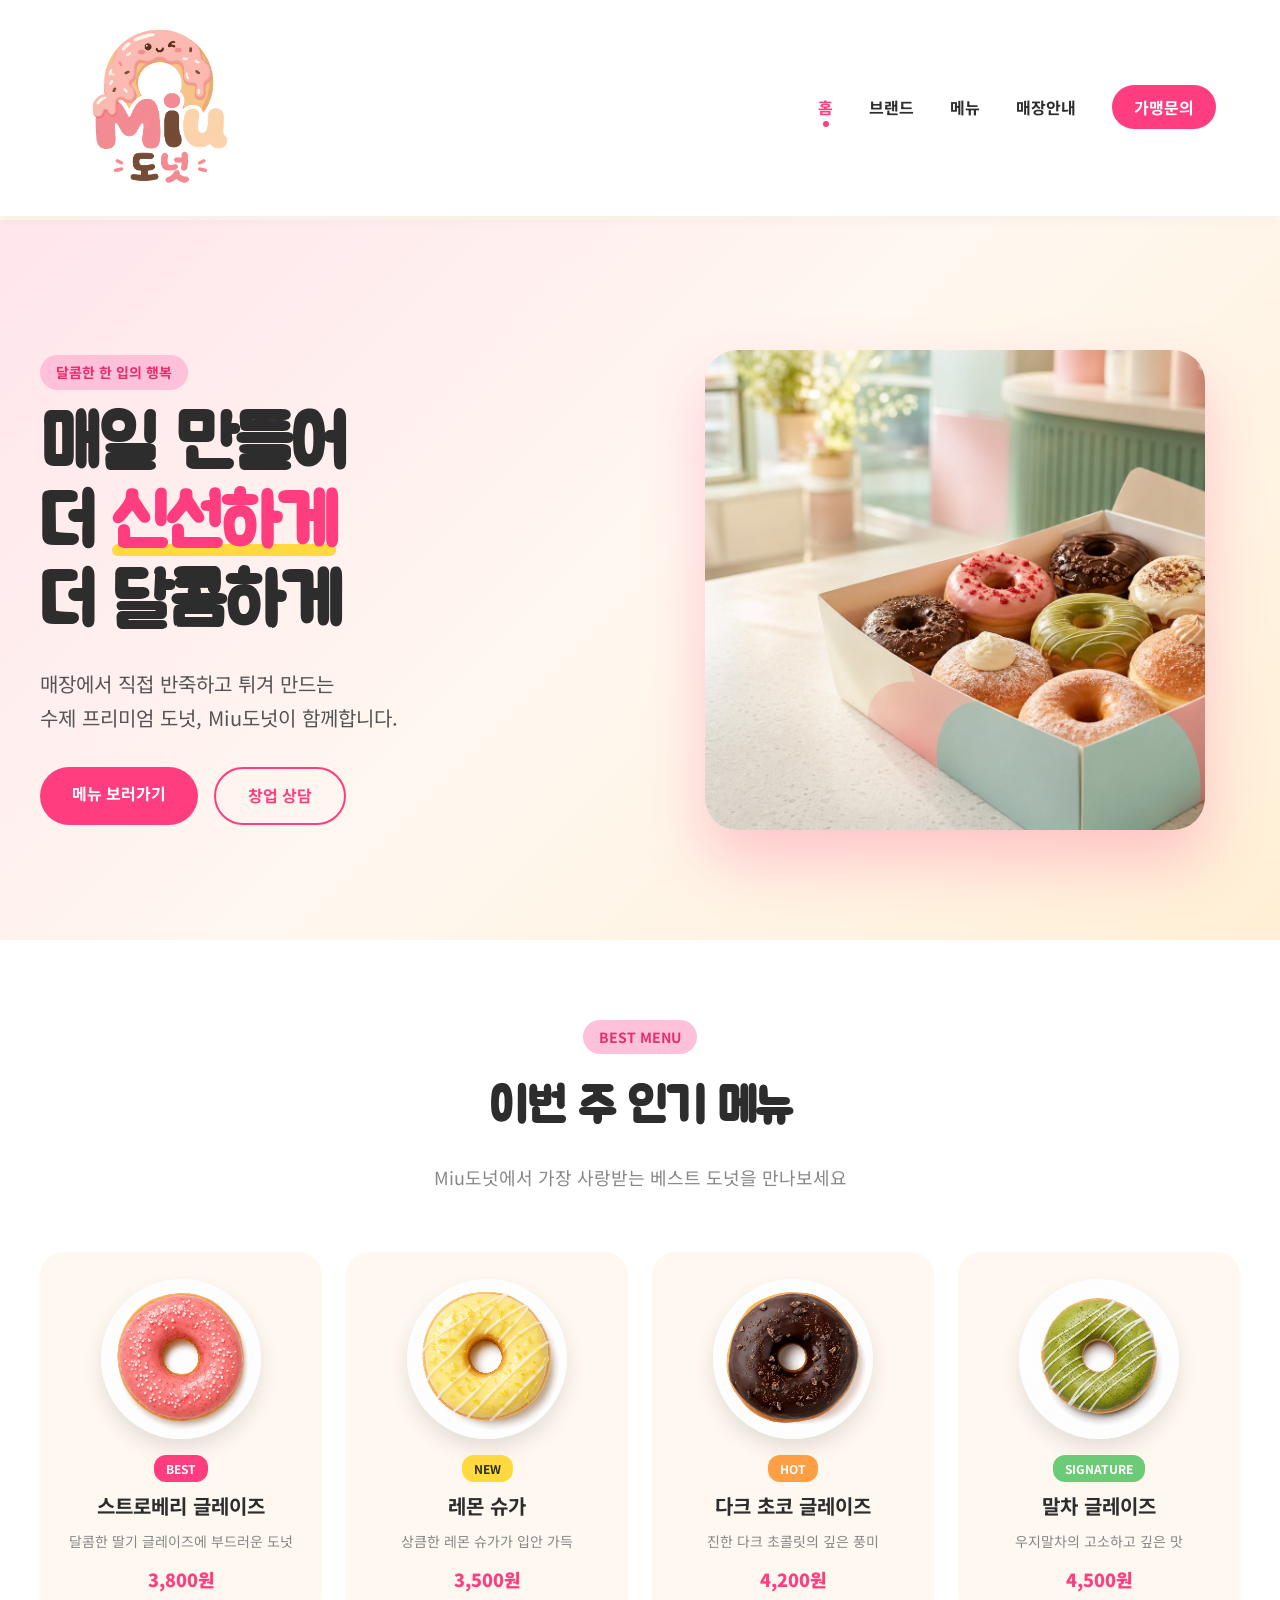
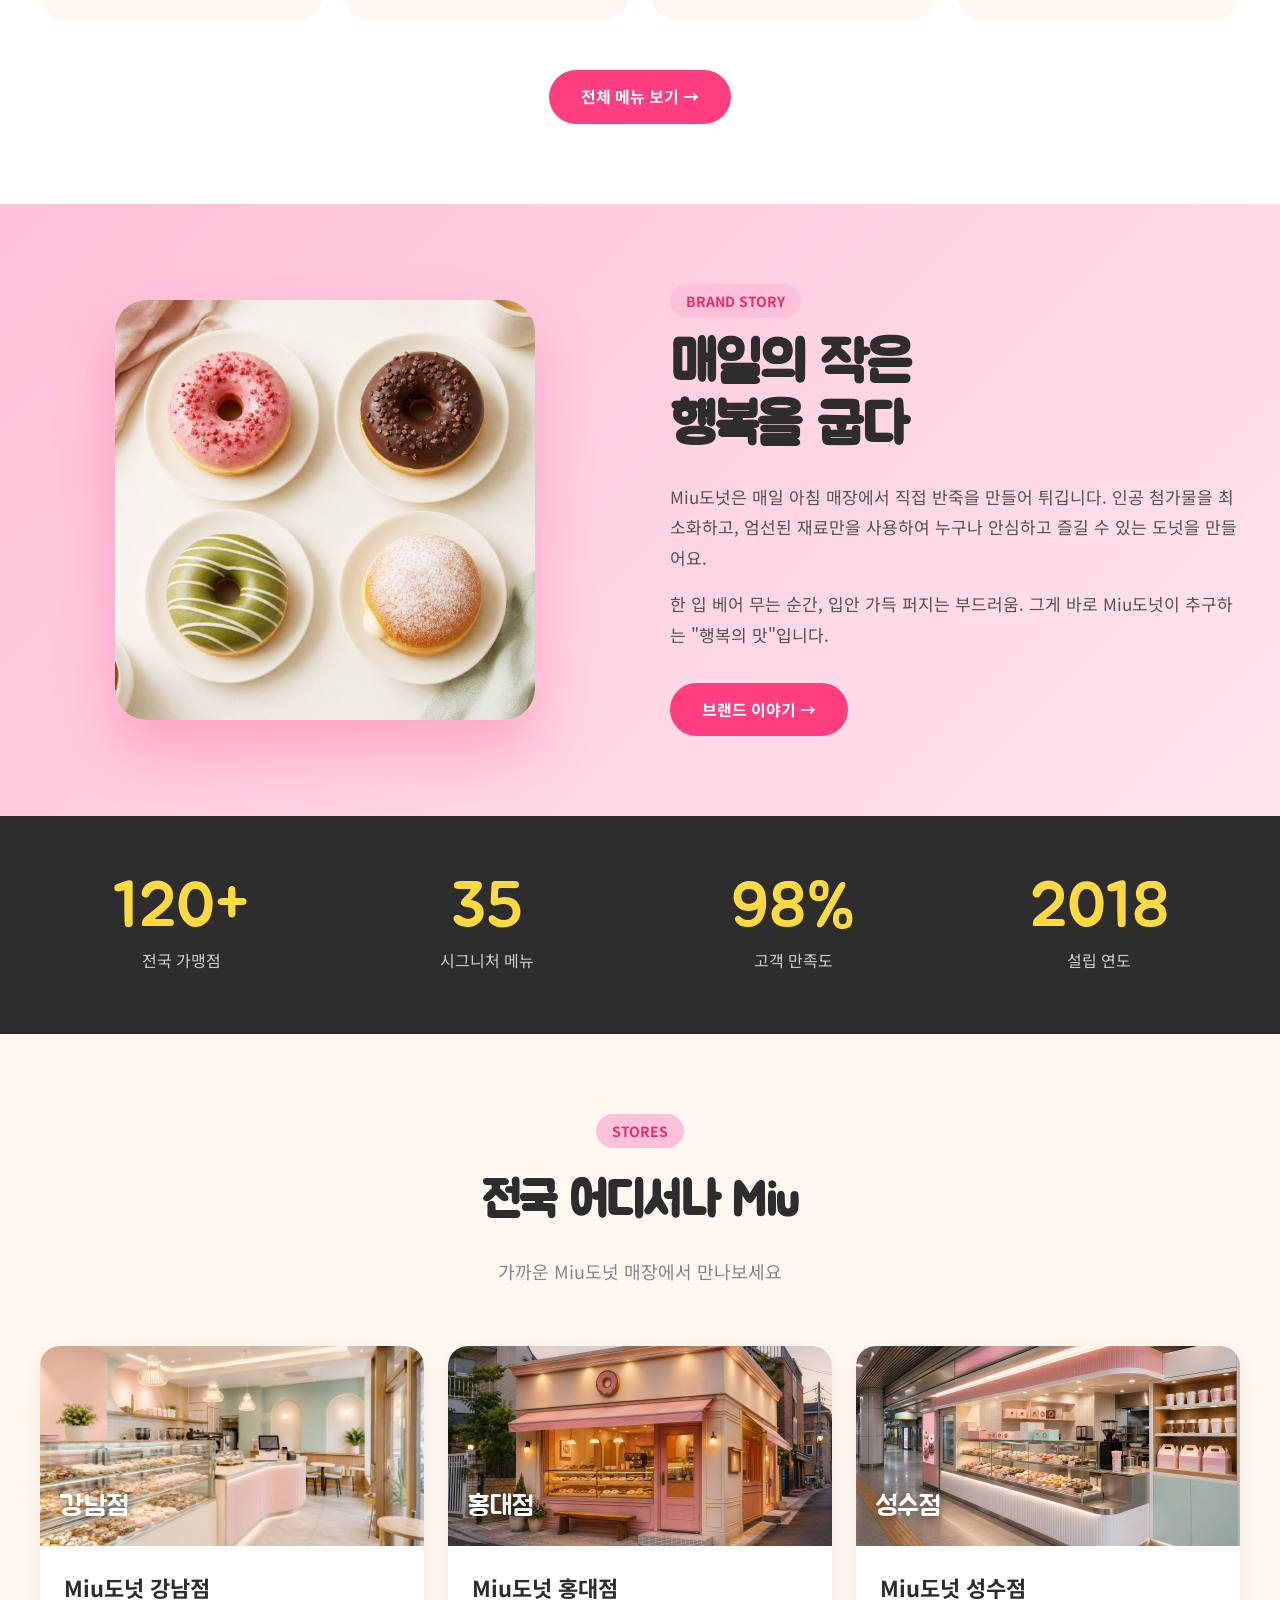
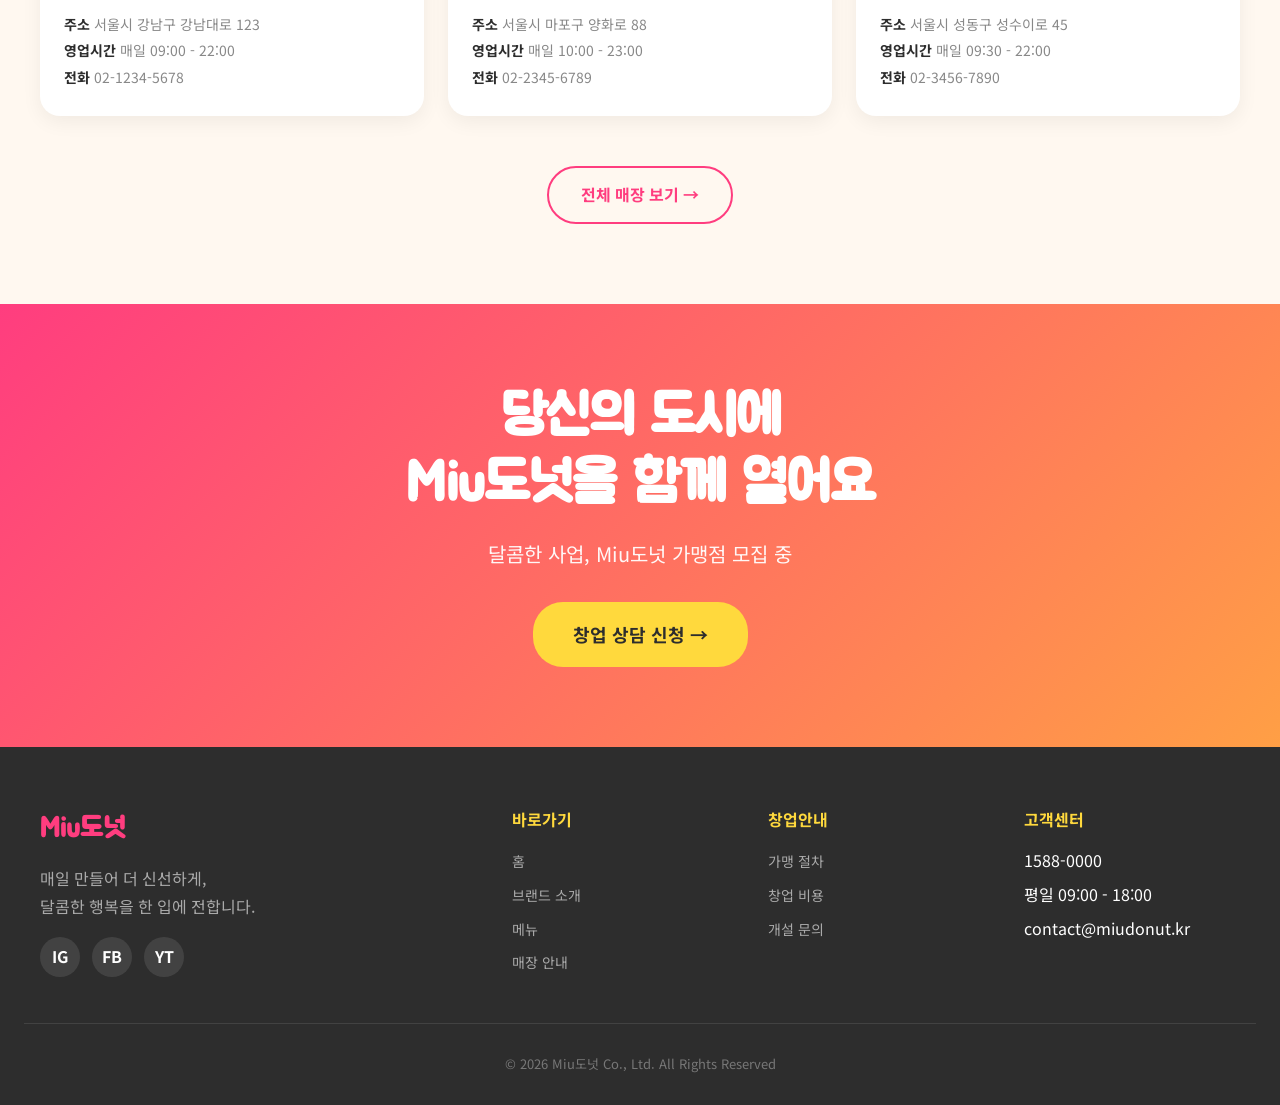
==== index.html @ 0f5023cf "Add files via upload" ====
<!DOCTYPE html>
<html lang="ko">
<head>
<meta charset="UTF-8">
<meta name="viewport" content="width=device-width, initial-scale=1.0">
<title>Miu도넛 - 달콤한 행복을 한 입에</title>
<link rel="stylesheet" href="styles.css">
<style>
  /* ===== HERO ===== */
  .hero {
    background: linear-gradient(135deg, #FFE5EC 0%, #FFF8F0 50%, #FFEFD5 100%);
    padding: 120px 24px 100px;
    position: relative;
    overflow: hidden;
  }
  .hero-container {
    max-width: 1200px;
    margin: 0 auto;
    display: grid;
    grid-template-columns: 1fr 1fr;
    align-items: center;
    gap: 60px;
    position: relative;
    z-index: 2;
  }
  .hero-text h1 {
    font-family: 'Jua', sans-serif;
    font-size: 72px;
    line-height: 1.1;
    letter-spacing: -2px;
    margin-bottom: 24px;
  }
  .hero-text h1 .highlight {
    color: var(--pink);
    position: relative;
    display: inline-block;
  }
  .hero-text h1 .highlight::after {
    content: '';
    position: absolute;
    bottom: 8px;
    left: 0;
    right: 0;
    height: 12px;
    background: var(--yellow);
    z-index: -1;
    border-radius: 6px;
  }
  .hero-text p {
    font-size: 20px;
    color: #555;
    margin-bottom: 32px;
    line-height: 1.7;
  }
  .hero-buttons {
    display: flex;
    gap: 16px;
    flex-wrap: wrap;
  }
  .hero-visual {
    position: relative;
    height: 500px;
    display: flex;
    align-items: center;
    justify-content: center;
  }
  .hero-img {
    width: 100%;
    max-width: 500px;
    height: 480px;
    border-radius: 32px;
    background-image: url('images/hero-box.jpg'), linear-gradient(135deg, #FFC0D9, var(--pink));
    background-size: cover;
    background-position: center;
    box-shadow: 0 30px 60px rgba(255, 61, 127, 0.25);
    animation: float 6s ease-in-out infinite;
  }

  /* ===== BEST MENU ===== */
  .best-menu {
    background: white;
  }
  .menu-grid {
    display: grid;
    grid-template-columns: repeat(4, 1fr);
    gap: 24px;
  }
  .menu-card {
    background: var(--cream);
    border-radius: 24px;
    padding: 24px;
    text-align: center;
    transition: all 0.3s;
    cursor: pointer;
    border: 3px solid transparent;
  }
  .menu-card:hover {
    transform: translateY(-8px);
    border-color: var(--pink);
    box-shadow: var(--shadow);
  }
  .menu-card-img {
    width: 160px;
    height: 160px;
    margin: 0 auto 16px;
    border-radius: 50%;
    background-size: cover;
    background-position: center;
    box-shadow: 0 10px 20px rgba(0,0,0,0.1);
  }
  .menu-1 { background-image: url('images/donut-strawberry.jpg'), radial-gradient(circle at 30% 30%, #FFC0D9, var(--pink)); }
  .menu-2 { background-image: url('images/donut-lemon.jpg'), radial-gradient(circle at 30% 30%, #FFEC8B, var(--yellow)); }
  .menu-3 { background-image: url('images/donut-choco.jpg'), radial-gradient(circle at 30% 30%, #C2B280, #8B4513); }
  .menu-4 { background-image: url('images/donut-matcha.jpg'), radial-gradient(circle at 30% 30%, #B5EAD7, var(--mint)); }
  .menu-card h3 {
    font-size: 20px;
    margin-bottom: 8px;
    color: var(--dark);
  }
  .menu-card p {
    color: var(--gray);
    font-size: 14px;
    margin-bottom: 12px;
  }
  .menu-price {
    font-weight: 900;
    color: var(--pink);
    font-size: 18px;
  }
  .menu-badge {
    display: inline-block;
    background: var(--pink);
    color: white;
    padding: 4px 12px;
    border-radius: 12px;
    font-size: 12px;
    font-weight: 700;
    margin-bottom: 8px;
  }

  /* ===== STORY ===== */
  .story {
    background: linear-gradient(135deg, var(--pink-light) 0%, #FFE5EC 100%);
  }
  .story-grid {
    display: grid;
    grid-template-columns: 1fr 1fr;
    gap: 60px;
    align-items: center;
  }
  .story-visual {
    position: relative;
    height: 400px;
    display: flex;
    align-items: center;
    justify-content: center;
  }
  .story-img {
    width: 100%;
    max-width: 420px;
    height: 420px;
    background-image: url('images/hero-plate.jpg'), radial-gradient(circle at 30% 30%, #FFC0D9, var(--pink-dark));
    background-size: cover;
    background-position: center;
    border-radius: 32px;
    box-shadow: 0 30px 60px rgba(255, 61, 127, 0.3);
  }
  .story-text h2 {
    font-family: 'Jua', sans-serif;
    font-size: 56px;
    line-height: 1.1;
    margin-bottom: 24px;
    letter-spacing: -1px;
  }
  .story-text p {
    font-size: 17px;
    color: #555;
    line-height: 1.8;
    margin-bottom: 16px;
  }

  /* ===== STATS ===== */
  .stats {
    background: var(--dark);
    color: white;
    padding: 60px 24px;
  }
  .stats-grid {
    max-width: 1200px;
    margin: 0 auto;
    display: grid;
    grid-template-columns: repeat(4, 1fr);
    gap: 24px;
  }
  .stat-item {
    text-align: center;
  }
  .stat-num {
    font-family: 'Jua', sans-serif;
    font-size: 64px;
    color: var(--yellow);
    line-height: 1;
    margin-bottom: 8px;
  }
  .stat-label {
    font-size: 16px;
    color: #ccc;
  }

  /* ===== STORE ===== */
  .stores-preview {
    background: var(--cream);
  }
  .stores-grid {
    display: grid;
    grid-template-columns: repeat(3, 1fr);
    gap: 24px;
  }
  .store-card {
    background: white;
    border-radius: 20px;
    overflow: hidden;
    box-shadow: 0 6px 20px rgba(0,0,0,0.06);
    transition: all 0.3s;
  }
  .store-card:hover {
    transform: translateY(-6px);
    box-shadow: var(--shadow);
  }
  .store-img {
    height: 200px;
    background: linear-gradient(135deg, var(--pink) 0%, var(--orange) 100%);
    background-size: cover;
    background-position: center;
    display: flex;
    align-items: flex-end;
    padding: 16px 20px;
    color: white;
    font-family: 'Jua', sans-serif;
    font-size: 28px;
    text-shadow: 0 2px 8px rgba(0,0,0,0.4);
  }
  .store-info {
    padding: 24px;
  }
  .store-info h3 {
    font-size: 22px;
    margin-bottom: 8px;
  }
  .store-info p {
    color: var(--gray);
    font-size: 14px;
    margin-bottom: 4px;
  }
  .store-info p strong {
    color: var(--dark);
  }

  /* ===== CTA ===== */
  .cta-section {
    background: linear-gradient(135deg, var(--pink) 0%, var(--orange) 100%);
    color: white;
    text-align: center;
  }
  .cta-section h2 {
    font-family: 'Jua', sans-serif;
    font-size: 56px;
    line-height: 1.2;
    margin-bottom: 20px;
    letter-spacing: -1px;
  }
  .cta-section p {
    font-size: 20px;
    margin-bottom: 32px;
    opacity: 0.95;
  }
  .cta-section .btn-secondary {
    font-size: 18px;
    padding: 18px 40px;
  }

  @media (max-width: 768px) {
    .hero-container { grid-template-columns: 1fr; }
    .hero-text h1 { font-size: 48px; }
    .hero-visual { height: 300px; }
    .menu-grid { grid-template-columns: repeat(2, 1fr); }
    .story-grid { grid-template-columns: 1fr; }
    .story-text h2 { font-size: 40px; }
    .stats-grid { grid-template-columns: repeat(2, 1fr); }
    .stat-num { font-size: 48px; }
    .stores-grid { grid-template-columns: 1fr; }
    .cta-section h2 { font-size: 36px; }
  }
</style>
</head>
<body>

<header>
  <div class="nav-container">
    <a href="index.html" class="logo">
      <span class="logo-icon"></span>
      Miu도넛
    </a>
    <button class="menu-toggle" onclick="document.querySelector('nav ul').classList.toggle('open')">☰</button>
    <nav>
      <ul>
        <li><a href="index.html" class="active">홈</a></li>
        <li><a href="brand.html">브랜드</a></li>
        <li><a href="menu.html">메뉴</a></li>
        <li><a href="stores.html">매장안내</a></li>
        <li><a href="franchise.html" class="cta-btn">가맹문의</a></li>
      </ul>
    </nav>
  </div>
</header>

<main>

<!-- HERO -->
<section class="hero">
  <div class="hero-container">
    <div class="hero-text">
      <span class="section-tag">달콤한 한 입의 행복</span>
      <h1>매일 만들어<br>더 <span class="highlight">신선하게</span><br>더 달콤하게</h1>
      <p>매장에서 직접 반죽하고 튀겨 만드는<br>수제 프리미엄 도넛, Miu도넛이 함께합니다.</p>
      <div class="hero-buttons">
        <a href="menu.html" class="btn btn-primary">메뉴 보러가기</a>
        <a href="https://open.kakao.com/o/s1cBHAsi" class="btn btn-outline">창업 상담</a>
      </div>
    </div>
    <div class="hero-visual">
      <div class="hero-img"></div>
    </div>
  </div>
</section>

<!-- BEST MENU -->
<section class="best-menu">
  <div class="container">
    <span class="section-tag" style="display: block; text-align: center; margin: 0 auto 16px; width: fit-content;">BEST MENU</span>
    <h2 class="section-title">이번 주 인기 메뉴</h2>
    <p class="section-subtitle">Miu도넛에서 가장 사랑받는 베스트 도넛을 만나보세요</p>
    <div class="menu-grid">
      <div class="menu-card">
        <div class="menu-card-img menu-1"></div>
        <span class="menu-badge">BEST</span>
        <h3>스트로베리 글레이즈</h3>
        <p>달콤한 딸기 글레이즈에 부드러운 도넛</p>
        <div class="menu-price">3,800원</div>
      </div>
      <div class="menu-card">
        <div class="menu-card-img menu-2"></div>
        <span class="menu-badge" style="background: var(--yellow); color: var(--dark);">NEW</span>
        <h3>레몬 슈가</h3>
        <p>상큼한 레몬 슈가가 입안 가득</p>
        <div class="menu-price">3,500원</div>
      </div>
      <div class="menu-card">
        <div class="menu-card-img menu-3"></div>
        <span class="menu-badge" style="background: var(--orange);">HOT</span>
        <h3>다크 초코 글레이즈</h3>
        <p>진한 다크 초콜릿의 깊은 풍미</p>
        <div class="menu-price">4,200원</div>
      </div>
      <div class="menu-card">
        <div class="menu-card-img menu-4"></div>
        <span class="menu-badge" style="background: var(--mint);">SIGNATURE</span>
        <h3>말차 글레이즈</h3>
        <p>우지말차의 고소하고 깊은 맛</p>
        <div class="menu-price">4,500원</div>
      </div>
    </div>
    <div style="text-align: center; margin-top: 50px;">
      <a href="menu.html" class="btn btn-primary">전체 메뉴 보기 →</a>
    </div>
  </div>
</section>

<!-- STORY -->
<section class="story">
  <div class="container">
    <div class="story-grid">
      <div class="story-visual">
        <div class="story-img"></div>
      </div>
      <div class="story-text">
        <span class="section-tag">BRAND STORY</span>
        <h2>매일의 작은<br>행복을 굽다</h2>
        <p>Miu도넛은 매일 아침 매장에서 직접 반죽을 만들어 튀깁니다. 인공 첨가물을 최소화하고, 엄선된 재료만을 사용하여 누구나 안심하고 즐길 수 있는 도넛을 만들어요.</p>
        <p>한 입 베어 무는 순간, 입안 가득 퍼지는 부드러움. 그게 바로 Miu도넛이 추구하는 "행복의 맛"입니다.</p>
        <a href="brand.html" class="btn btn-primary" style="margin-top: 16px;">브랜드 이야기 →</a>
      </div>
    </div>
  </div>
</section>

<!-- STATS -->
<section class="stats">
  <div class="stats-grid">
    <div class="stat-item">
      <div class="stat-num">120+</div>
      <div class="stat-label">전국 가맹점</div>
    </div>
    <div class="stat-item">
      <div class="stat-num">35</div>
      <div class="stat-label">시그니처 메뉴</div>
    </div>
    <div class="stat-item">
      <div class="stat-num">98%</div>
      <div class="stat-label">고객 만족도</div>
    </div>
    <div class="stat-item">
      <div class="stat-num">2018</div>
      <div class="stat-label">설립 연도</div>
    </div>
  </div>
</section>

<!-- STORES -->
<section class="stores-preview">
  <div class="container">
    <span class="section-tag" style="display: block; text-align: center; margin: 0 auto 16px; width: fit-content;">STORES</span>
    <h2 class="section-title">전국 어디서나 Miu</h2>
    <p class="section-subtitle">가까운 Miu도넛 매장에서 만나보세요</p>
    <div class="stores-grid">
      <div class="store-card">
        <div class="store-img" style="background-image: url('images/store-gangnam.jpg'), linear-gradient(135deg, var(--pink), var(--orange));">강남점</div>
        <div class="store-info">
          <h3>Miu도넛 강남점</h3>
          <p><strong>주소</strong> 서울시 강남구 강남대로 123</p>
          <p><strong>영업시간</strong> 매일 09:00 - 22:00</p>
          <p><strong>전화</strong> 02-1234-5678</p>
        </div>
      </div>
      <div class="store-card">
        <div class="store-img" style="background-image: url('images/store-hongdae.jpg'), linear-gradient(135deg, var(--mint), var(--sky));">홍대점</div>
        <div class="store-info">
          <h3>Miu도넛 홍대점</h3>
          <p><strong>주소</strong> 서울시 마포구 양화로 88</p>
          <p><strong>영업시간</strong> 매일 10:00 - 23:00</p>
          <p><strong>전화</strong> 02-2345-6789</p>
        </div>
      </div>
      <div class="store-card">
        <div class="store-img" style="background-image: url('images/store-pangyo.jpg'), linear-gradient(135deg, var(--yellow), var(--orange));">성수점</div>
        <div class="store-info">
          <h3>Miu도넛 성수점</h3>
          <p><strong>주소</strong> 서울시 성동구 성수이로 45</p>
          <p><strong>영업시간</strong> 매일 09:30 - 22:00</p>
          <p><strong>전화</strong> 02-3456-7890</p>
        </div>
      </div>
    </div>
    <div style="text-align: center; margin-top: 50px;">
      <a href="stores.html" class="btn btn-outline">전체 매장 보기 →</a>
    </div>
  </div>
</section>

<!-- CTA -->
<section class="cta-section">
  <div class="container">
    <h2>당신의 도시에<br>Miu도넛을 함께 열어요</h2>
    <p>달콤한 사업, Miu도넛 가맹점 모집 중</p>
    <a href="https://open.kakao.com/o/s1cBHAsi" class="btn btn-secondary">창업 상담 신청 →</a>
  </div>
</section>

</main>

<footer>
  <div class="footer-container">
    <div class="footer-brand">
      <h3>Miu도넛</h3>
      <p>매일 만들어 더 신선하게,<br>달콤한 행복을 한 입에 전합니다.</p>
      <div class="social-icons">
        <a href="#" aria-label="Instagram">IG</a>
        <a href="#" aria-label="Facebook">FB</a>
        <a href="#" aria-label="YouTube">YT</a>
      </div>
    </div>
    <div class="footer-col">
      <h4>바로가기</h4>
      <ul>
        <li><a href="index.html">홈</a></li>
        <li><a href="brand.html">브랜드 소개</a></li>
        <li><a href="menu.html">메뉴</a></li>
        <li><a href="stores.html">매장 안내</a></li>
      </ul>
    </div>
    <div class="footer-col">
      <h4>창업안내</h4>
      <ul>
        <li><a href="franchise.html">가맹 절차</a></li>
        <li><a href="franchise.html">창업 비용</a></li>
        <li><a href="franchise.html">개설 문의</a></li>
      </ul>
    </div>
    <div class="footer-col">
      <h4>고객센터</h4>
      <ul>
        <li>1588-0000</li>
        <li>평일 09:00 - 18:00</li>
        <li>contact@miudonut.kr</li>
      </ul>
    </div>
  </div>
  <div class="footer-bottom">
    © 2026 Miu도넛 Co., Ltd. All Rights Reserved
---- styles.css ----
/* ========================================
   Miu도넛 - 공통 스타일시트
   비비드/팝 디자인 컨셉
   ======================================== */

@import url('https://fonts.googleapis.com/css2?family=Jua&family=Black+Han+Sans&family=Noto+Sans+KR:wght@400;500;700;900&family=Fredoka:wght@400;600;700&display=swap');

:root {
  --pink: #FF3D7F;
  --pink-dark: #E62E6B;
  --pink-light: #FFC0D9;
  --yellow: #FFD93D;
  --mint: #6BCB77;
  --sky: #4D96FF;
  --orange: #FF9F45;
  --cream: #FFF8F0;
  --dark: #2D2D2D;
  --gray: #888;
  --light-gray: #F2F2F2;
  --shadow: 0 8px 24px rgba(255, 61, 127, 0.15);
  --shadow-strong: 0 12px 32px rgba(0, 0, 0, 0.12);
}

* {
  margin: 0;
  padding: 0;
  box-sizing: border-box;
}

html {
  scroll-behavior: smooth;
}

body {
  font-family: 'Noto Sans KR', sans-serif;
  background: var(--cream);
  color: var(--dark);
  line-height: 1.6;
  overflow-x: hidden;
}

/* ============== HEADER ============== */
header {
  position: fixed;
  top: 0;
  left: 0;
  right: 0;
  background: rgba(255, 255, 255, 0.95);
  backdrop-filter: blur(10px);
  z-index: 1000;
  box-shadow: 0 2px 12px rgba(0, 0, 0, 0.05);
}

.nav-container {
  max-width: 1200px;
  margin: 0 auto;
  padding: 12px 24px;
  display: flex;
  justify-content: space-between;
  align-items: center;
}

.logo {
  font-size: 0;          /* "Miu도넛" 텍스트 숨김 (이미 로고 이미지에 포함) */
  color: transparent;
  text-decoration: none;
  display: flex;
  align-items: center;
}

.logo-icon {
  display: inline-block;
  width: 192px;
  height: 192px;
  background-image: url('images/logo.png');
  background-size: contain;
  background-position: center;
  background-repeat: no-repeat;
  background-color: transparent;
  border-radius: 0;
  border: none;
  transition: transform 0.2s;
}

.logo:hover .logo-icon {
  transform: scale(1.05) rotate(-3deg);
}

.logo-icon::before {
  display: none;
}

nav ul {
  display: flex;
  list-style: none;
  gap: 36px;
  align-items: center;
}

nav a {
  text-decoration: none;
  color: var(--dark);
  font-weight: 700;
  font-size: 16px;
  transition: color 0.2s;
  position: relative;
}

nav a:hover {
  color: var(--pink);
}

nav a.active {
  color: var(--pink);
}

nav a.active::after {
  content: '';
  position: absolute;
  bottom: -8px;
  left: 50%;
  transform: translateX(-50%);
  width: 6px;
  height: 6px;
  background: var(--pink);
  border-radius: 50%;
}

.cta-btn {
  background: var(--pink);
  color: white !important;
  padding: 10px 22px;
  border-radius: 30px;
  transition: all 0.2s;
}

.cta-btn:hover {
  background: var(--pink-dark);
  transform: translateY(-2px);
  box-shadow: var(--shadow);
}

.menu-toggle {
  display: none;
  background: none;
  border: none;
  font-size: 28px;
  cursor: pointer;
  color: var(--dark);
}

/* ============== MAIN CONTENT ============== */
main {
  padding-top: 220px;
}

/* ============== SECTIONS ============== */
section {
  padding: 80px 24px;
}

.container {
  max-width: 1200px;
  margin: 0 auto;
}

.section-title {
  font-family: 'Jua', sans-serif;
  font-size: 48px;
  text-align: center;
  margin-bottom: 16px;
  color: var(--dark);
  letter-spacing: -1px;
}

.section-subtitle {
  text-align: center;
  color: var(--gray);
  font-size: 18px;
  margin-bottom: 60px;
}

.section-tag {
  display: inline-block;
  background: var(--pink-light);
  color: var(--pink-dark);
  padding: 6px 16px;
  border-radius: 20px;
  font-weight: 700;
  font-size: 14px;
  margin-bottom: 16px;
}

/* ============== BUTTONS ============== */
.btn {
  display: inline-block;
  padding: 14px 32px;
  border-radius: 30px;
  text-decoration: none;
  font-weight: 700;
  font-size: 16px;
  transition: all 0.2s;
  cursor: pointer;
  border: none;
}

.btn-primary {
  background: var(--pink);
  color: white;
}

.btn-primary:hover {
  background: var(--pink-dark);
  transform: translateY(-2px);
  box-shadow: var(--shadow);
}

.btn-secondary {
  background: var(--yellow);
  color: var(--dark);
}

.btn-secondary:hover {
  background: #FFC700;
  transform: translateY(-2px);
}

.btn-outline {
  background: transparent;
  color: var(--pink);
  border: 2px solid var(--pink);
}

.btn-outline:hover {
  background: var(--pink);
  color: white;
}

/* ============== FOOTER ============== */
footer {
  background: var(--dark);
  color: white;
  padding: 60px 24px 30px;
}

.footer-container {
  max-width: 1200px;
  margin: 0 auto;
  display: grid;
  grid-template-columns: 2fr 1fr 1fr 1fr;
  gap: 40px;
  margin-bottom: 40px;
}

.footer-brand h3 {
  font-family: 'Jua', sans-serif;
  font-size: 28px;
  color: var(--pink);
  margin-bottom: 12px;
}

.footer-brand p {
  color: #aaa;
  line-height: 1.8;
  margin-bottom: 16px;
}

.footer-col h4 {
  font-size: 16px;
  margin-bottom: 16px;
  color: var(--yellow);
}

.footer-col ul {
  list-style: none;
}

.footer-col li {
  margin-bottom: 8px;
}

.footer-col a {
  color: #aaa;
  text-decoration: none;
  font-size: 14px;
  transition: color 0.2s;
}

.footer-col a:hover {
  color: white;
}

.social-icons {
  display: flex;
  gap: 12px;
  margin-top: 16px;
}

.social-icons a {
  width: 40px;
  height: 40px;
  background: rgba(255, 255, 255, 0.1);
  border-radius: 50%;
  display: flex;
  align-items: center;
  justify-content: center;
  color: white;
  text-decoration: none;
  transition: all 0.2s;
  font-size: 16px;
  font-weight: 700;
}

.social-icons a:hover {
  background: var(--pink);
  transform: translateY(-3px);
}

.footer-bottom {
  text-align: center;
  padding-top: 30px;
  border-top: 1px solid rgba(255, 255, 255, 0.1);
  color: #777;
  font-size: 13px;
}

/* ============== ANIMATIONS ============== */
@keyframes float {
  0%, 100% { transform: translateY(0); }
  50% { transform: translateY(-15px); }
}

@keyframes spin {
  from { transform: rotate(0deg); }
  to { transform: rotate(360deg); }
}

@keyframes fadeInUp {
  from {
    opacity: 0;
    transform: translateY(30px);
  }
  to {
    opacity: 1;
    transform: translateY(0);
  }
}

.fade-in {
  animation: fadeInUp 0.8s ease forwards;
}

/* ============== RESPONSIVE ============== */
@media (max-width: 768px) {
  .logo-icon {
    width: 110px;
    height: 110px;
  }

  main {
    padding-top: 140px;
  }

  .menu-toggle {
    display: block;
  }

  nav ul {
    display: none;
    position: absolute;
    top: 100%;
    left: 0;
    right: 0;
    background: white;
    flex-direction: column;
    padding: 20px;
    gap: 16px;
    box-shadow: 0 8px 16px rgba(0, 0, 0, 0.1);
  }

  nav ul.open {
    display: fle
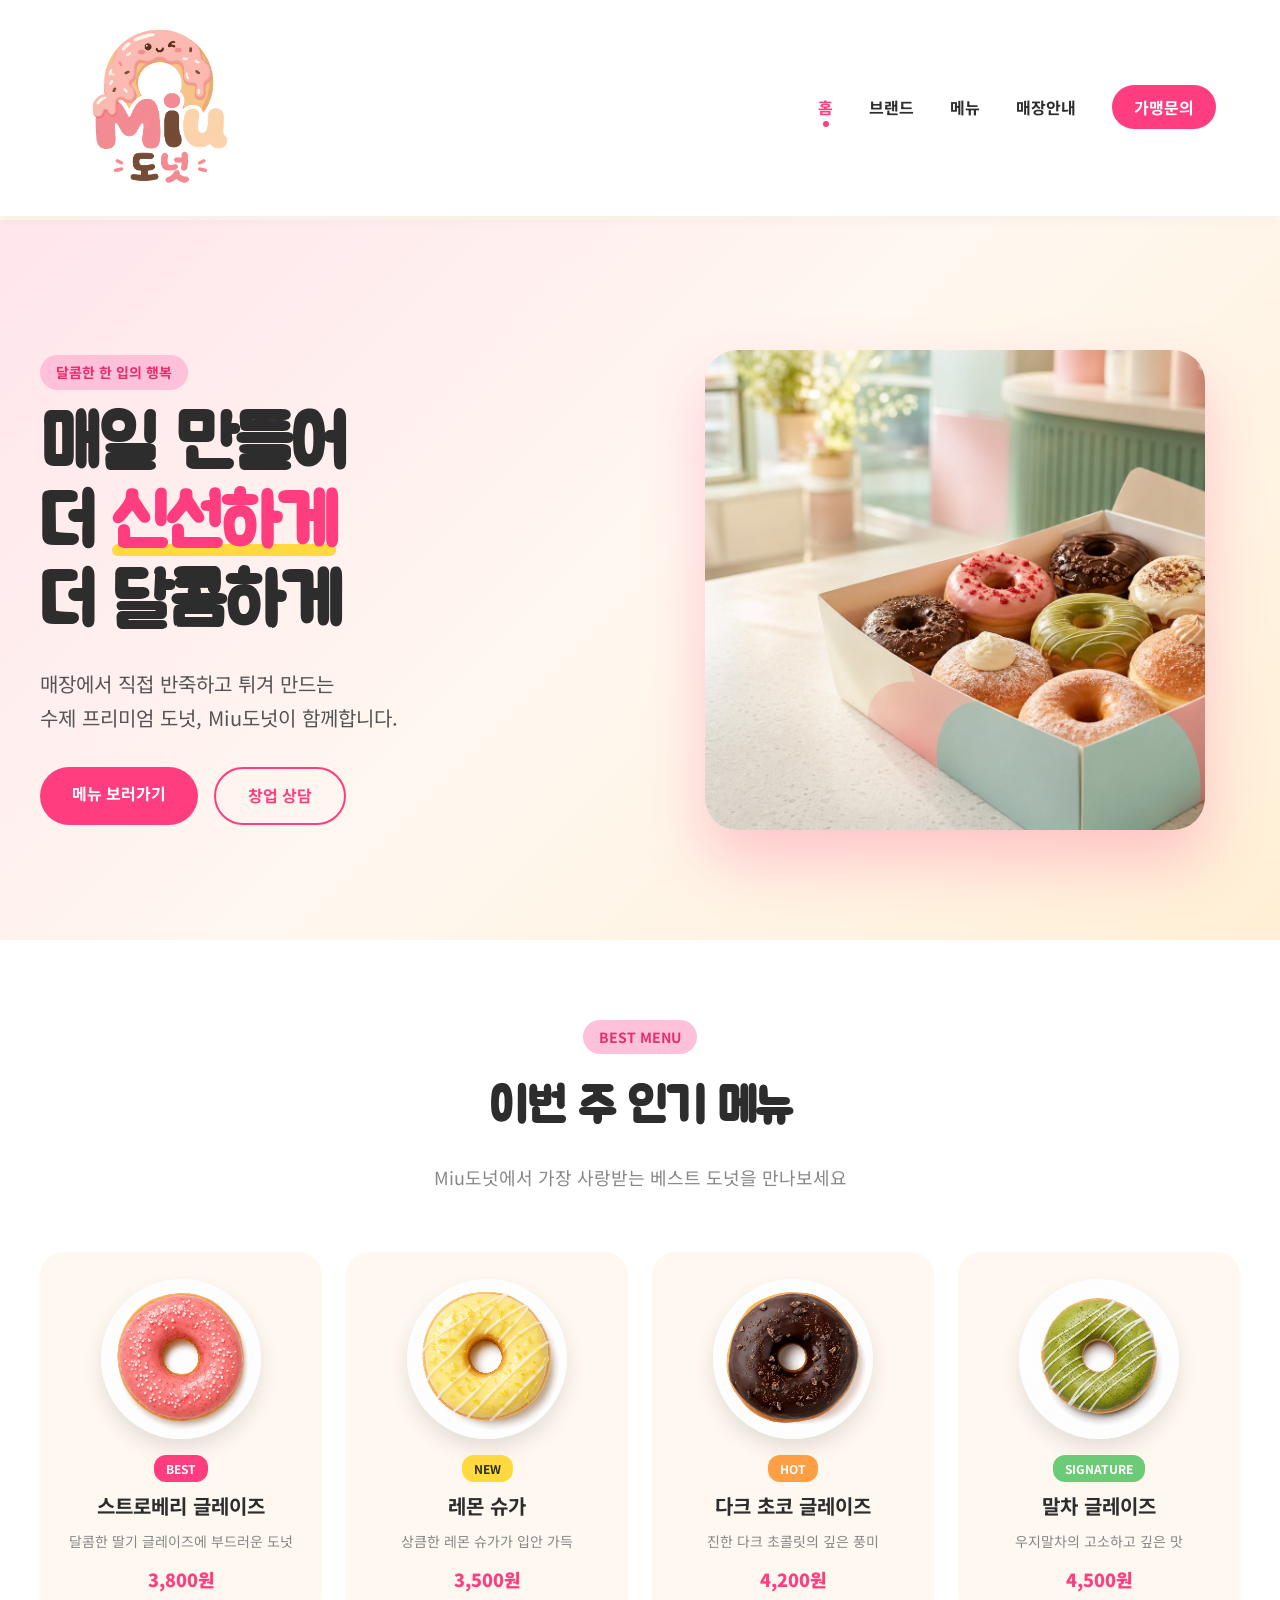
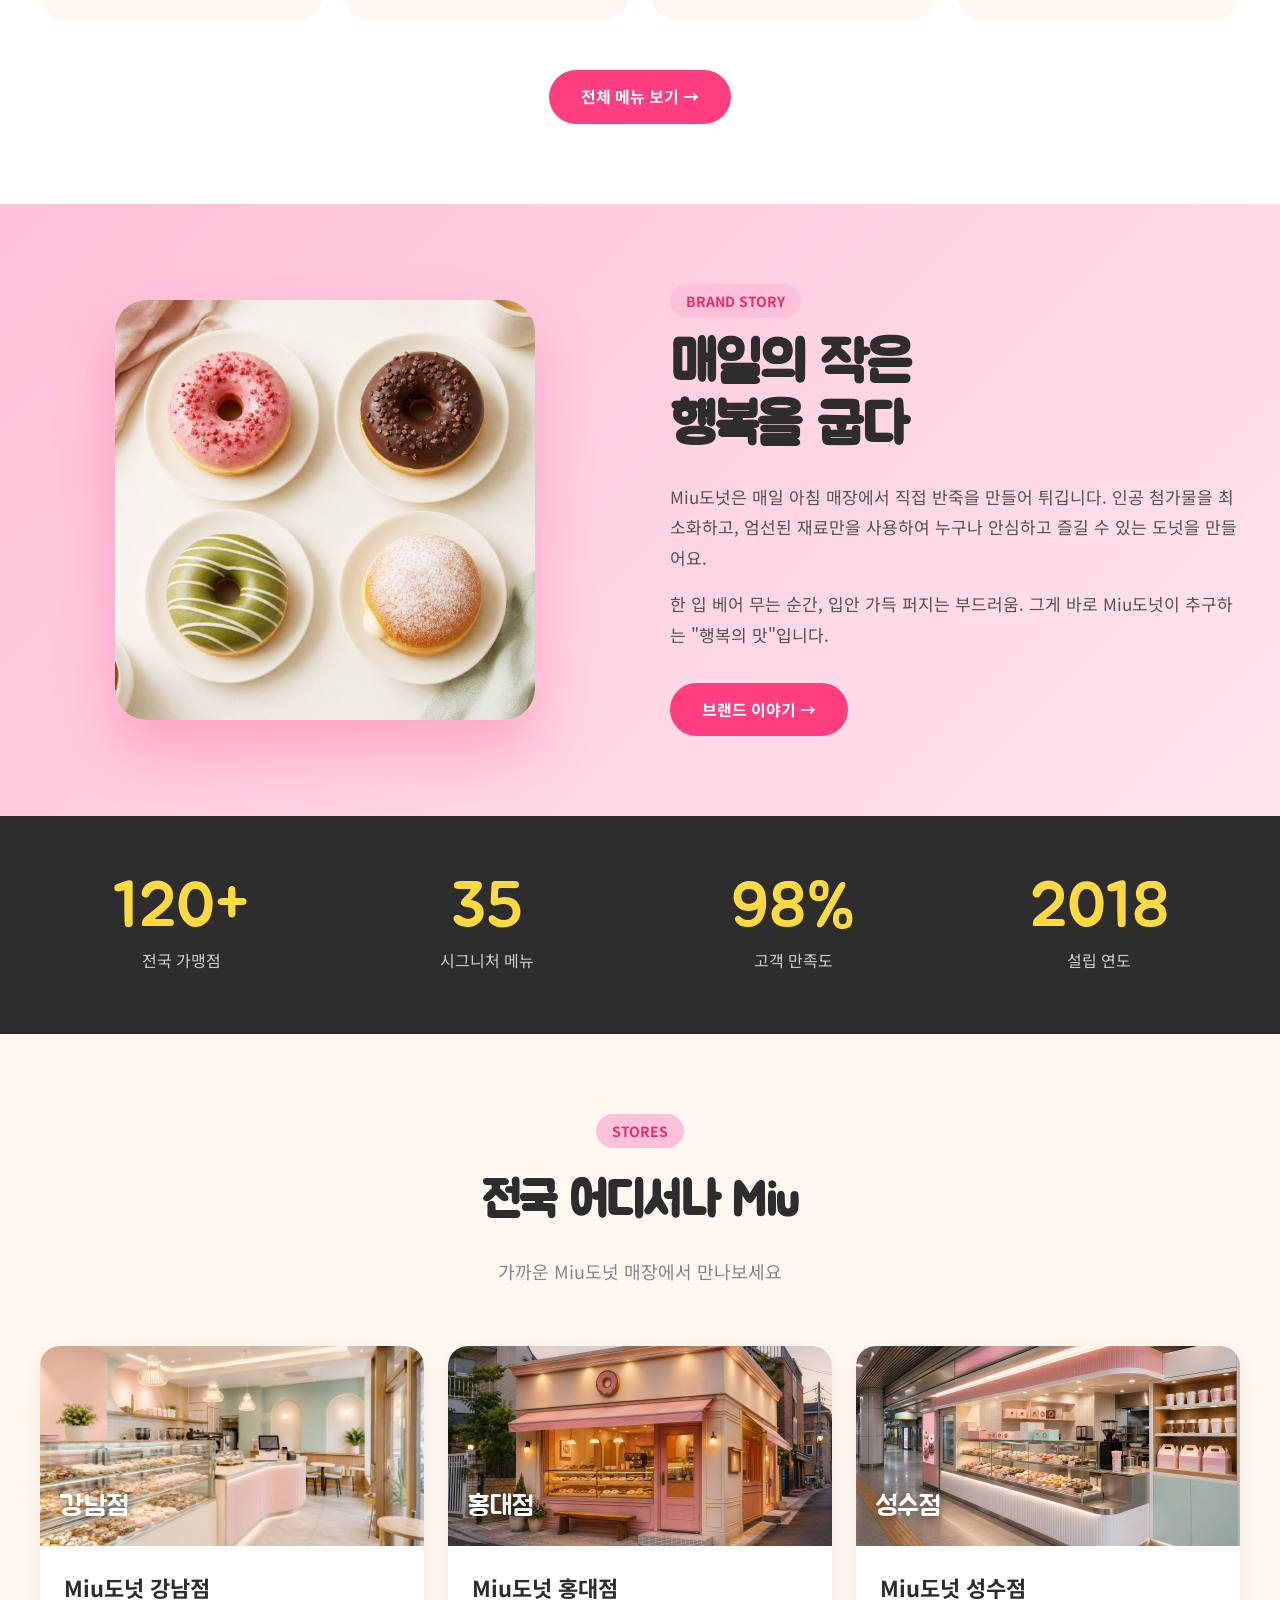
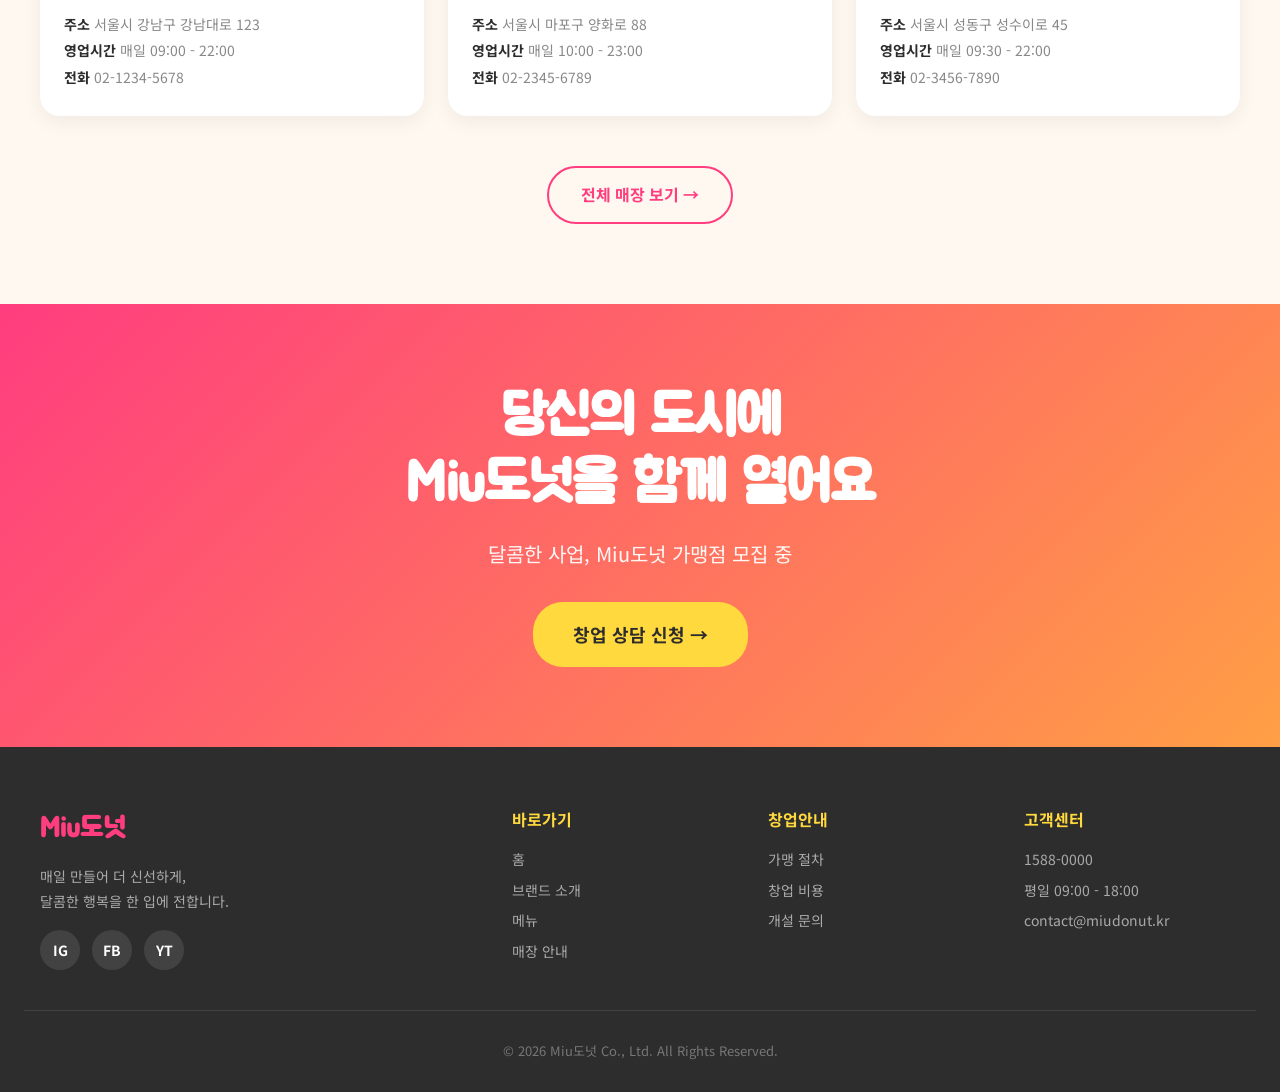
==== commit f86d33ab: "모바일 최적화 v2" ====
--- a/index.html
+++ b/index.html
@@ -280,16 +280,32 @@
   }
 
   @media (max-width: 768px) {
-    .hero-container { grid-template-columns: 1fr; }
-    .hero-text h1 { font-size: 48px; }
-    .hero-visual { height: 300px; }
-    .menu-grid { grid-template-columns: repeat(2, 1fr); }
-    .story-grid { grid-template-columns: 1fr; }
-    .story-text h2 { font-size: 40px; }
-    .stats-grid { grid-template-columns: repeat(2, 1fr); }
-    .stat-num { font-size: 48px; }
+    .hero { padding: 50px 16px 60px; }
+    .hero-container { grid-template-columns: 1fr; gap: 30px; }
+    .hero-text h1 { font-size: 38px; }
+    .hero-text p { font-size: 16px; }
+    .hero-visual { height: 280px; }
+    .hero-img { max-width: 320px; height: 280px; border-radius: 24px; }
+    .hero-buttons { justify-content: center; }
+    .hero-text { text-align: center; }
+    .menu-grid { grid-template-columns: repeat(2, 1fr); gap: 12px; }
+    .menu-card { padding: 16px; }
+    .menu-card-img { width: 110px; height: 110px; }
+    .menu-card h3 { font-size: 16px; }
+    .menu-card p { font-size: 12px; }
+    .story { padding: 50px 16px; }
+    .story-grid { grid-template-columns: 1fr; gap: 30px; }
+    .story-img { width: 100%; max-width: 320px; height: 320px; margin: 0 auto; }
+    .story-text { text-align: center; }
+    .story-text h2 { font-size: 32px; }
+    .story-text p { font-size: 15px; }
+    .stats { padding: 40px 16px; }
+    .stats-grid { grid-template-columns: repeat(2, 1fr); gap: 20px; }
+    .stat-num { font-size: 40px; }
+    .stat-label { font-size: 13px; }
     .stores-grid { grid-template-columns: 1fr; }
-    .cta-section h2 { font-size: 36px; }
+    .cta-section h2 { font-size: 30px; }
+    .cta-section p { font-size: 16px; }
   }
 </style>
 </head>
@@ -506,4 +522,9 @@
     </div>
   </div>
   <div class="footer-bottom">
-    © 2026 Miu도넛 Co., Ltd. All Rights Reserved+    © 2026 Miu도넛 Co., Ltd. All Rights Reserved.
+  </div>
+</footer>
+
+</body>
+</html>
--- a/styles.css
+++ b/styles.css
@@ -21,16 +21,8 @@
   --shadow-strong: 0 12px 32px rgba(0, 0, 0, 0.12);
 }
 
-* {
-  margin: 0;
-  padding: 0;
-  box-sizing: border-box;
-}
-
-html {
-  scroll-behavior: smooth;
-}
-
+* { margin: 0; padding: 0; box-sizing: border-box; }
+html { scroll-behavior: smooth; }
 body {
   font-family: 'Noto Sans KR', sans-serif;
   background: var(--cream);
@@ -42,15 +34,12 @@
 /* ============== HEADER ============== */
 header {
   position: fixed;
-  top: 0;
-  left: 0;
-  right: 0;
+  top: 0; left: 0; right: 0;
   background: rgba(255, 255, 255, 0.95);
   backdrop-filter: blur(10px);
   z-index: 1000;
   box-shadow: 0 2px 12px rgba(0, 0, 0, 0.05);
 }
-
 .nav-container {
   max-width: 1200px;
   margin: 0 auto;
@@ -59,36 +48,25 @@
   justify-content: space-between;
   align-items: center;
 }
-
 .logo {
-  font-size: 0;          /* "Miu도넛" 텍스트 숨김 (이미 로고 이미지에 포함) */
+  font-size: 0;
   color: transparent;
   text-decoration: none;
   display: flex;
   align-items: center;
 }
-
 .logo-icon {
   display: inline-block;
-  width: 192px;
-  height: 192px;
+  width: 192px; height: 192px;
   background-image: url('images/logo.png');
   background-size: contain;
   background-position: center;
   background-repeat: no-repeat;
-  background-color: transparent;
-  border-radius: 0;
   border: none;
   transition: transform 0.2s;
 }
-
-.logo:hover .logo-icon {
-  transform: scale(1.05) rotate(-3deg);
-}
-
-.logo-icon::before {
-  display: none;
-}
+.logo:hover .logo-icon { transform: scale(1.05) rotate(-3deg); }
+.logo-icon::before { display: none; }
 
 nav ul {
   display: flex;
@@ -96,7 +74,6 @@
   gap: 36px;
   align-items: center;
 }
-
 nav a {
   text-decoration: none;
   color: var(--dark);
@@ -105,27 +82,17 @@
   transition: color 0.2s;
   position: relative;
 }
-
-nav a:hover {
-  color: var(--pink);
-}
-
-nav a.active {
-  color: var(--pink);
-}
-
+nav a:hover { color: var(--pink); }
+nav a.active { color: var(--pink); }
 nav a.active::after {
   content: '';
   position: absolute;
-  bottom: -8px;
-  left: 50%;
+  bottom: -8px; left: 50%;
   transform: translateX(-50%);
-  width: 6px;
-  height: 6px;
+  width: 6px; height: 6px;
   background: var(--pink);
   border-radius: 50%;
 }
-
 .cta-btn {
   background: var(--pink);
   color: white !important;
@@ -133,36 +100,26 @@
   border-radius: 30px;
   transition: all 0.2s;
 }
-
 .cta-btn:hover {
   background: var(--pink-dark);
   transform: translateY(-2px);
   box-shadow: var(--shadow);
 }
-
 .menu-toggle {
   display: none;
   background: none;
   border: none;
-  font-size: 28px;
+  font-size: 32px;
   cursor: pointer;
-  color: var(--dark);
-}
-
-/* ============== MAIN CONTENT ============== */
-main {
-  padding-top: 220px;
-}
-
-/* ============== SECTIONS ============== */
-section {
-  padding: 80px 24px;
-}
-
-.container {
-  max-width: 1200px;
-  margin: 0 auto;
-}
+  color: var(--pink);
+  padding: 8px 12px;
+  z-index: 1001;
+}
+
+/* ============== MAIN ============== */
+main { padding-top: 220px; }
+section { padding: 80px 24px; }
+.container { max-width: 1200px; margin: 0 auto; }
 
 .section-title {
   font-family: 'Jua', sans-serif;
@@ -172,14 +129,12 @@
   color: var(--dark);
   letter-spacing: -1px;
 }
-
 .section-subtitle {
   text-align: center;
   color: var(--gray);
   font-size: 18px;
   margin-bottom: 60px;
 }
-
 .section-tag {
   display: inline-block;
   background: var(--pink-light);
@@ -203,38 +158,12 @@
   cursor: pointer;
   border: none;
 }
-
-.btn-primary {
-  background: var(--pink);
-  color: white;
-}
-
-.btn-primary:hover {
-  background: var(--pink-dark);
-  transform: translateY(-2px);
-  box-shadow: var(--shadow);
-}
-
-.btn-secondary {
-  background: var(--yellow);
-  color: var(--dark);
-}
-
-.btn-secondary:hover {
-  background: #FFC700;
-  transform: translateY(-2px);
-}
-
-.btn-outline {
-  background: transparent;
-  color: var(--pink);
-  border: 2px solid var(--pink);
-}
-
-.btn-outline:hover {
-  background: var(--pink);
-  color: white;
-}
+.btn-primary { background: var(--pink); color: white; }
+.btn-primary:hover { background: var(--pink-dark); transform: translateY(-2px); box-shadow: var(--shadow); }
+.btn-secondary { background: var(--yellow); color: var(--dark); }
+.btn-secondary:hover { background: #FFC700; transform: translateY(-2px); }
+.btn-outline { background: transparent; color: var(--pink); border: 2px solid var(--pink); }
+.btn-outline:hover { background: var(--pink); color: white; }
 
 /* ============== FOOTER ============== */
 footer {
@@ -242,7 +171,6 @@
   color: white;
   padding: 60px 24px 30px;
 }
-
 .footer-container {
   max-width: 1200px;
   margin: 0 auto;
@@ -251,54 +179,39 @@
   gap: 40px;
   margin-bottom: 40px;
 }
-
 .footer-brand h3 {
   font-family: 'Jua', sans-serif;
   font-size: 28px;
   color: var(--pink);
   margin-bottom: 12px;
 }
-
 .footer-brand p {
   color: #aaa;
   line-height: 1.8;
   margin-bottom: 16px;
-}
-
+  font-size: 14px;
+}
 .footer-col h4 {
   font-size: 16px;
   margin-bottom: 16px;
   color: var(--yellow);
 }
-
-.footer-col ul {
-  list-style: none;
-}
-
-.footer-col li {
-  margin-bottom: 8px;
-}
-
+.footer-col ul { list-style: none; }
+.footer-col li { margin-bottom: 8px; font-size: 14px; color: #aaa; }
 .footer-col a {
   color: #aaa;
   text-decoration: none;
   font-size: 14px;
   transition: color 0.2s;
 }
-
-.footer-col a:hover {
-  color: white;
-}
-
+.footer-col a:hover { color: white; }
 .social-icons {
   display: flex;
   gap: 12px;
   margin-top: 16px;
 }
-
 .social-icons a {
-  width: 40px;
-  height: 40px;
+  width: 40px; height: 40px;
   background: rgba(255, 255, 255, 0.1);
   border-radius: 50%;
   display: flex;
@@ -307,15 +220,10 @@
   color: white;
   text-decoration: none;
   transition: all 0.2s;
-  font-size: 16px;
+  font-size: 14px;
   font-weight: 700;
 }
-
-.social-icons a:hover {
-  background: var(--pink);
-  transform: translateY(-3px);
-}
-
+.social-icons a:hover { background: var(--pink); transform: translateY(-3px); }
 .footer-bottom {
   text-align: center;
   padding-top: 30px;
@@ -329,42 +237,46 @@
   0%, 100% { transform: translateY(0); }
   50% { transform: translateY(-15px); }
 }
-
 @keyframes spin {
   from { transform: rotate(0deg); }
   to { transform: rotate(360deg); }
 }
-
 @keyframes fadeInUp {
-  from {
-    opacity: 0;
-    transform: translateY(30px);
-  }
-  to {
-    opacity: 1;
-    transform: translateY(0);
-  }
-}
-
-.fade-in {
-  animation: fadeInUp 0.8s ease forwards;
-}
-
-/* ============== RESPONSIVE ============== */
+  from { opacity: 0; transform: translateY(30px); }
+  to { opacity: 1; transform: translateY(0); }
+}
+.fade-in { animation: fadeInUp 0.8s ease forwards; }
+
+/* ============== TABLET ============== */
+@media (max-width: 1024px) {
+  .footer-container {
+    grid-template-columns: 1fr 1fr;
+    gap: 30px;
+  }
+}
+
+/* ============== MOBILE ============== */
 @media (max-width: 768px) {
+  /* 헤더 */
+  .nav-container {
+    padding: 8px 16px;
+    position: relative;
+  }
   .logo-icon {
-    width: 110px;
-    height: 110px;
-  }
-
-  main {
-    padding-top: 140px;
-  }
-
+    width: 56px;
+    height: 56px;
+  }
+  main { padding-top: 76px; }
+
+  /* 햄버거 메뉴 */
   .menu-toggle {
     display: block;
-  }
-
+    order: 2;
+  }
+  nav {
+    width: 100%;
+    order: 3;
+  }
   nav ul {
     display: none;
     position: absolute;
@@ -373,10 +285,71 @@
     right: 0;
     background: white;
     flex-direction: column;
-    padding: 20px;
-    gap: 16px;
+    padding: 12px 16px;
+    gap: 4px;
     box-shadow: 0 8px 16px rgba(0, 0, 0, 0.1);
-  }
-
+    border-top: 1px solid var(--light-gray);
+    margin: 0;
+  }
   nav ul.open {
-    display: fle+    display: flex !important;
+  }
+  nav ul li {
+    width: 100%;
+    list-style: none;
+  }
+  nav a {
+    display: block;
+    padding: 14px 16px;
+    border-radius: 12px;
+    font-size: 16px;
+    text-align: center;
+  }
+  nav a:hover { background: var(--cream); }
+  nav a.active::after { display: none; }
+  nav a.active { background: var(--pink-light); }
+  .cta-btn {
+    text-align: center;
+    margin-top: 4px;
+  }
+
+  /* 섹션/타이틀 */
+  section { padding: 50px 16px; }
+  .section-title { font-size: 30px; }
+  .section-subtitle { font-size: 14px; margin-bottom: 36px; }
+
+  /* 푸터 */
+  .footer-container {
+    grid-template-columns: 1fr 1fr;
+    gap: 24px;
+  }
+  .footer-brand {
+    grid-column: 1 / -1;
+    text-align: center;
+  }
+  .footer-brand h3 { font-size: 24px; }
+  .footer-brand p { font-size: 13px; }
+  .social-icons { justify-content: center; }
+  .footer-col h4 { font-size: 14px; margin-bottom: 12px; }
+  .footer-col li, .footer-col a { font-size: 13px; }
+  .footer-bottom { font-size: 12px; padding-top: 20px; }
+  footer { padding: 40px 20px 20px; }
+
+  /* 버튼 */
+  .btn { padding: 12px 24px; font-size: 15px; }
+}
+
+/* ============== SMALL MOBILE ============== */
+@media (max-width: 380px) {
+  .logo-icon {
+    width: 48px;
+    height: 48px;
+  }
+  main { padding-top: 68px; }
+  .section-title { font-size: 26px; }
+  .footer-container {
+    grid-template-columns: 1fr;
+    text-align: center;
+  }
+  .footer-col { text-align: center; }
+}
